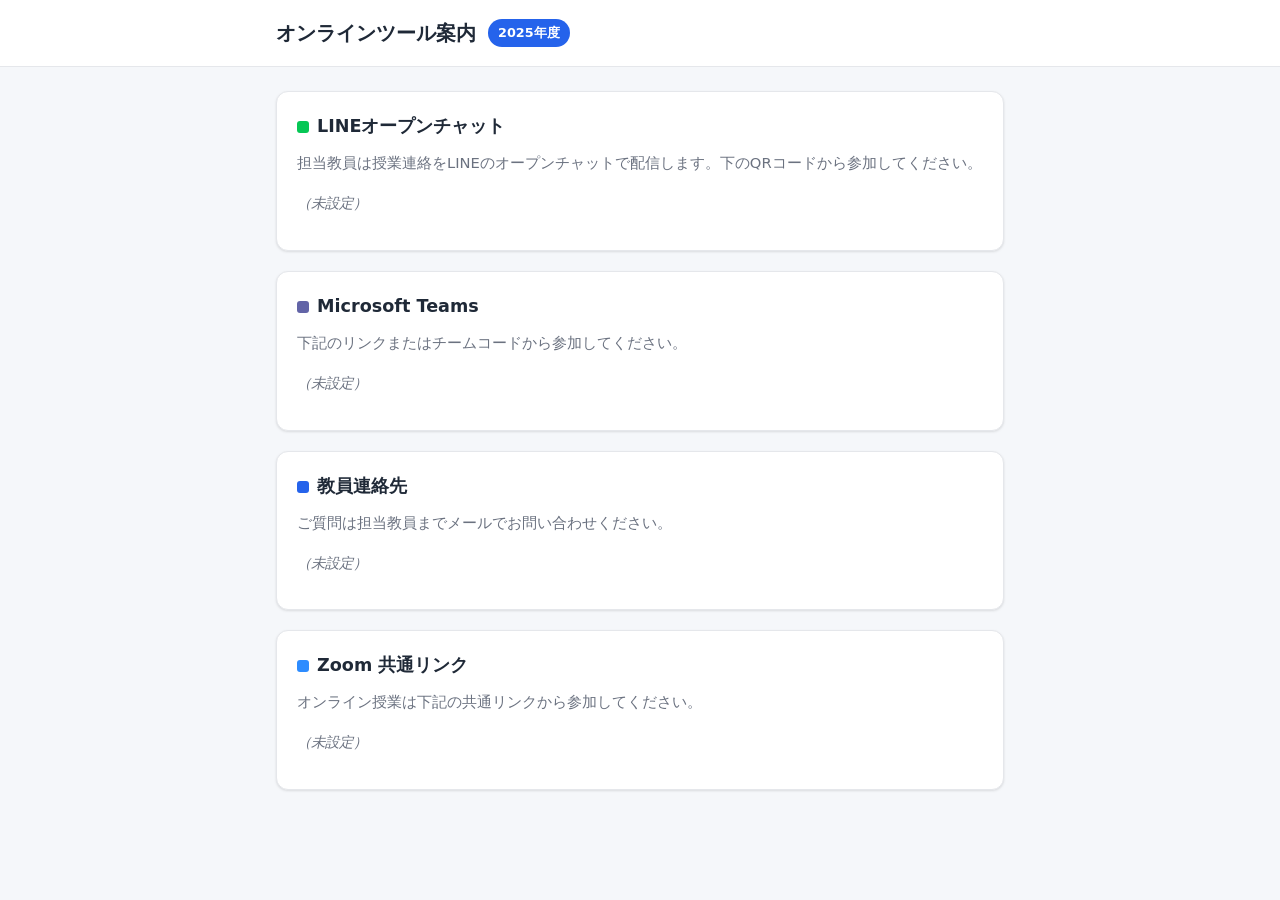
==== index.html @ 7c489f1c "オンラインツール案内サイト 初版 参考サイトと同等の静的サイト（LINE/Teams/教員連絡先/Zoom）。data.json で内容を編集。  Co-Authored-By: Claude Opu" ====
<!DOCTYPE html>
<html lang="ja">
<head>
  <meta charset="UTF-8" />
  <meta name="viewport" content="width=device-width, initial-scale=1.0" />
  <title>オンラインツール案内</title>
  <link rel="stylesheet" href="styles.css" />
</head>
<body>
  <header class="site-header">
    <div class="container header-inner">
      <h1 id="site-title">オンラインツール案内</h1>
      <span id="year-badge" class="year-badge"></span>
    </div>
  </header>

  <main class="container" id="content">
    <p class="loading">読み込み中...</p>
  </main>

  <script src="app.js"></script>
</body>
</html>
---- styles.css ----
:root {
  --bg: #f5f7fa;
  --card-bg: #ffffff;
  --text: #1f2937;
  --muted: #6b7280;
  --border: #e5e7eb;
  --primary: #2563eb;
  --primary-dark: #1d4ed8;
  --line: #06c755;
  --teams: #6264a7;
  --zoom: #2d8cff;
  --radius: 12px;
  --shadow: 0 1px 3px rgba(0, 0, 0, 0.08), 0 1px 2px rgba(0, 0, 0, 0.04);
}

* {
  box-sizing: border-box;
}

body {
  margin: 0;
  font-family: "Hiragino Kaku Gothic ProN", "Yu Gothic", "Meiryo", system-ui,
    -apple-system, sans-serif;
  background: var(--bg);
  color: var(--text);
  line-height: 1.7;
}

.container {
  width: 100%;
  max-width: 760px;
  margin: 0 auto;
  padding: 0 16px;
}

.site-header {
  background: var(--card-bg);
  border-bottom: 1px solid var(--border);
  position: sticky;
  top: 0;
  z-index: 10;
}

.header-inner {
  display: flex;
  align-items: center;
  gap: 12px;
  padding-top: 16px;
  padding-bottom: 16px;
}

.site-header h1 {
  font-size: 1.25rem;
  margin: 0;
}

.year-badge {
  background: var(--primary);
  color: #fff;
  font-size: 0.8rem;
  font-weight: 600;
  padding: 3px 10px;
  border-radius: 999px;
}

main.container {
  padding-top: 24px;
  padding-bottom: 48px;
}

.loading {
  color: var(--muted);
  text-align: center;
  padding: 40px 0;
}

.card {
  background: var(--card-bg);
  border: 1px solid var(--border);
  border-radius: var(--radius);
  box-shadow: var(--shadow);
  padding: 20px;
  margin-bottom: 20px;
}

.card-heading {
  display: flex;
  align-items: center;
  gap: 8px;
  font-size: 1.1rem;
  margin: 0 0 8px;
}

.card-heading .dot {
  width: 12px;
  height: 12px;
  border-radius: 3px;
  display: inline-block;
}

.dot-line { background: var(--line); }
.dot-teams { background: var(--teams); }
.dot-faculty { background: var(--primary); }
.dot-zoom { background: var(--zoom); }

.card-desc {
  color: var(--muted);
  font-size: 0.92rem;
  margin: 0 0 16px;
}

/* LINE QR grid */
.qr-grid {
  display: grid;
  grid-template-columns: repeat(auto-fit, minmax(150px, 1fr));
  gap: 16px;
}

.qr-item {
  text-align: center;
  border: 1px solid var(--border);
  border-radius: 10px;
  padding: 12px;
}

.qr-item img {
  width: 100%;
  max-width: 180px;
  height: auto;
  border-radius: 6px;
}

.qr-item .qr-label {
  font-weight: 600;
  margin-top: 8px;
}

.qr-item a {
  display: inline-block;
  margin-top: 6px;
  font-size: 0.85rem;
  color: var(--line);
  text-decoration: none;
  word-break: break-all;
}

/* Teams table */
.table-wrap {
  overflow-x: auto;
}

table {
  width: 100%;
  border-collapse: collapse;
  font-size: 0.92rem;
}

th, td {
  text-align: left;
  padding: 10px 12px;
  border-bottom: 1px solid var(--border);
  vertical-align: top;
}

th {
  background: #f9fafb;
  font-weight: 600;
  white-space: nowrap;
}

td a {
  color: var(--primary);
  text-decoration: none;
  word-break: break-all;
}

.code-chip {
  display: inline-block;
  font-family: ui-monospace, "SFMono-Regular", Menlo, monospace;
  background: #f3f4f6;
  border: 1px solid var(--border);
  border-radius: 6px;
  padding: 2px 8px;
}

/* Faculty list */
.faculty-list {
  list-style: none;
  margin: 0;
  padding: 0;
}

.faculty-list li {
  display: flex;
  justify-content: space-between;
  align-items: center;
  flex-wrap: wrap;
  gap: 6px;
  padding: 10px 0;
  border-bottom: 1px solid var(--border);
}

.faculty-list li:last-child {
  border-bottom: none;
}

.faculty-list .name {
  font-weight: 600;
}

.faculty-list a {
  color: var(--primary);
  text-decoration: none;
  word-break: break-all;
}

/* Zoom */
.zoom-info {
  display: grid;
  gap: 8px;
  margin-bottom: 16px;
}

.zoom-row {
  display: flex;
  gap: 10px;
}

.zoom-row .label {
  color: var(--muted);
  min-width: 110px;
}

.zoom-row .value {
  font-family: ui-monospace, "SFMono-Regular", Menlo, monospace;
  font-weight: 600;
}

.btn {
  display: inline-block;
  background: var(--zoom);
  color: #fff;
  text-decoration: none;
  font-weight: 600;
  padding: 10px 20px;
  border-radius: 8px;
  transition: background 0.15s;
}

.btn:hover {
  background: #1b6fe0;
}

.empty-note {
  color: var(--muted);
  font-style: italic;
  font-size: 0.9rem;
}

.error-box {
  background: #fef2f2;
  border: 1px solid #fecaca;
  color: #b91c1c;
  padding: 16px;
  border-radius: var(--radius);
}
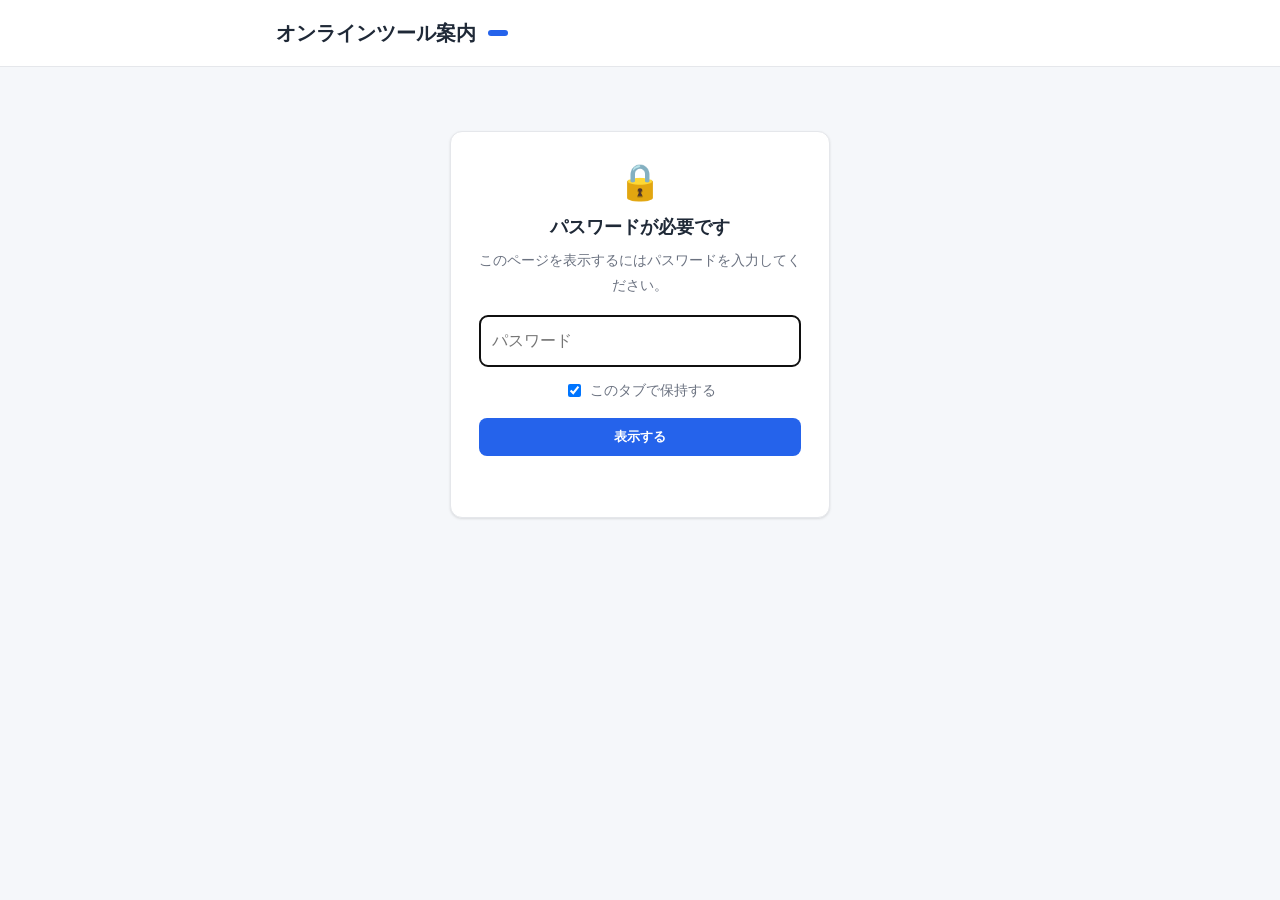
==== commit 179de2f1: "暗号処理を crypto-util.js に共通化し、READMEを実態に合わせて更新 - app.js と encrypt.html に重複していた暗号ユーティリティ   (b64/ub64/der" ====
--- a/index.html
+++ b/index.html
@@ -18,6 +18,7 @@
     <p class="loading">読み込み中...</p>
   </main>
 
+  <script src="crypto-util.js"></script>
   <script src="app.js"></script>
 </body>
 </html>
--- a/styles.css
+++ b/styles.css
@@ -264,3 +264,78 @@
   padding: 16px;
   border-radius: var(--radius);
 }
+
+/* パスワードゲート */
+.gate {
+  display: flex;
+  justify-content: center;
+  padding: 40px 0;
+}
+
+.gate-card {
+  background: var(--card-bg);
+  border: 1px solid var(--border);
+  border-radius: var(--radius);
+  box-shadow: var(--shadow);
+  padding: 32px 28px;
+  width: 100%;
+  max-width: 380px;
+  text-align: center;
+}
+
+.gate-lock {
+  font-size: 2.2rem;
+  line-height: 1;
+}
+
+.gate-card h2 {
+  margin: 12px 0 6px;
+  font-size: 1.15rem;
+}
+
+.gate-desc {
+  color: var(--muted);
+  font-size: 0.9rem;
+  margin: 0 0 18px;
+}
+
+.gate-card input[type="password"] {
+  width: 100%;
+  padding: 11px 12px;
+  border: 1px solid var(--border);
+  border-radius: 8px;
+  font: inherit;
+  margin-bottom: 12px;
+}
+
+.gate-remember {
+  display: flex;
+  align-items: center;
+  gap: 6px;
+  justify-content: center;
+  font-size: 0.85rem;
+  color: var(--muted);
+  margin-bottom: 16px;
+}
+
+.gate-btn {
+  width: 100%;
+  background: var(--primary);
+  border: none;
+  cursor: pointer;
+}
+
+.gate-btn:hover {
+  background: var(--primary-dark);
+}
+
+.gate-msg {
+  min-height: 1.2em;
+  margin: 12px 0 0;
+  font-size: 0.88rem;
+  color: var(--muted);
+}
+
+.gate-msg.error {
+  color: #b91c1c;
+}
